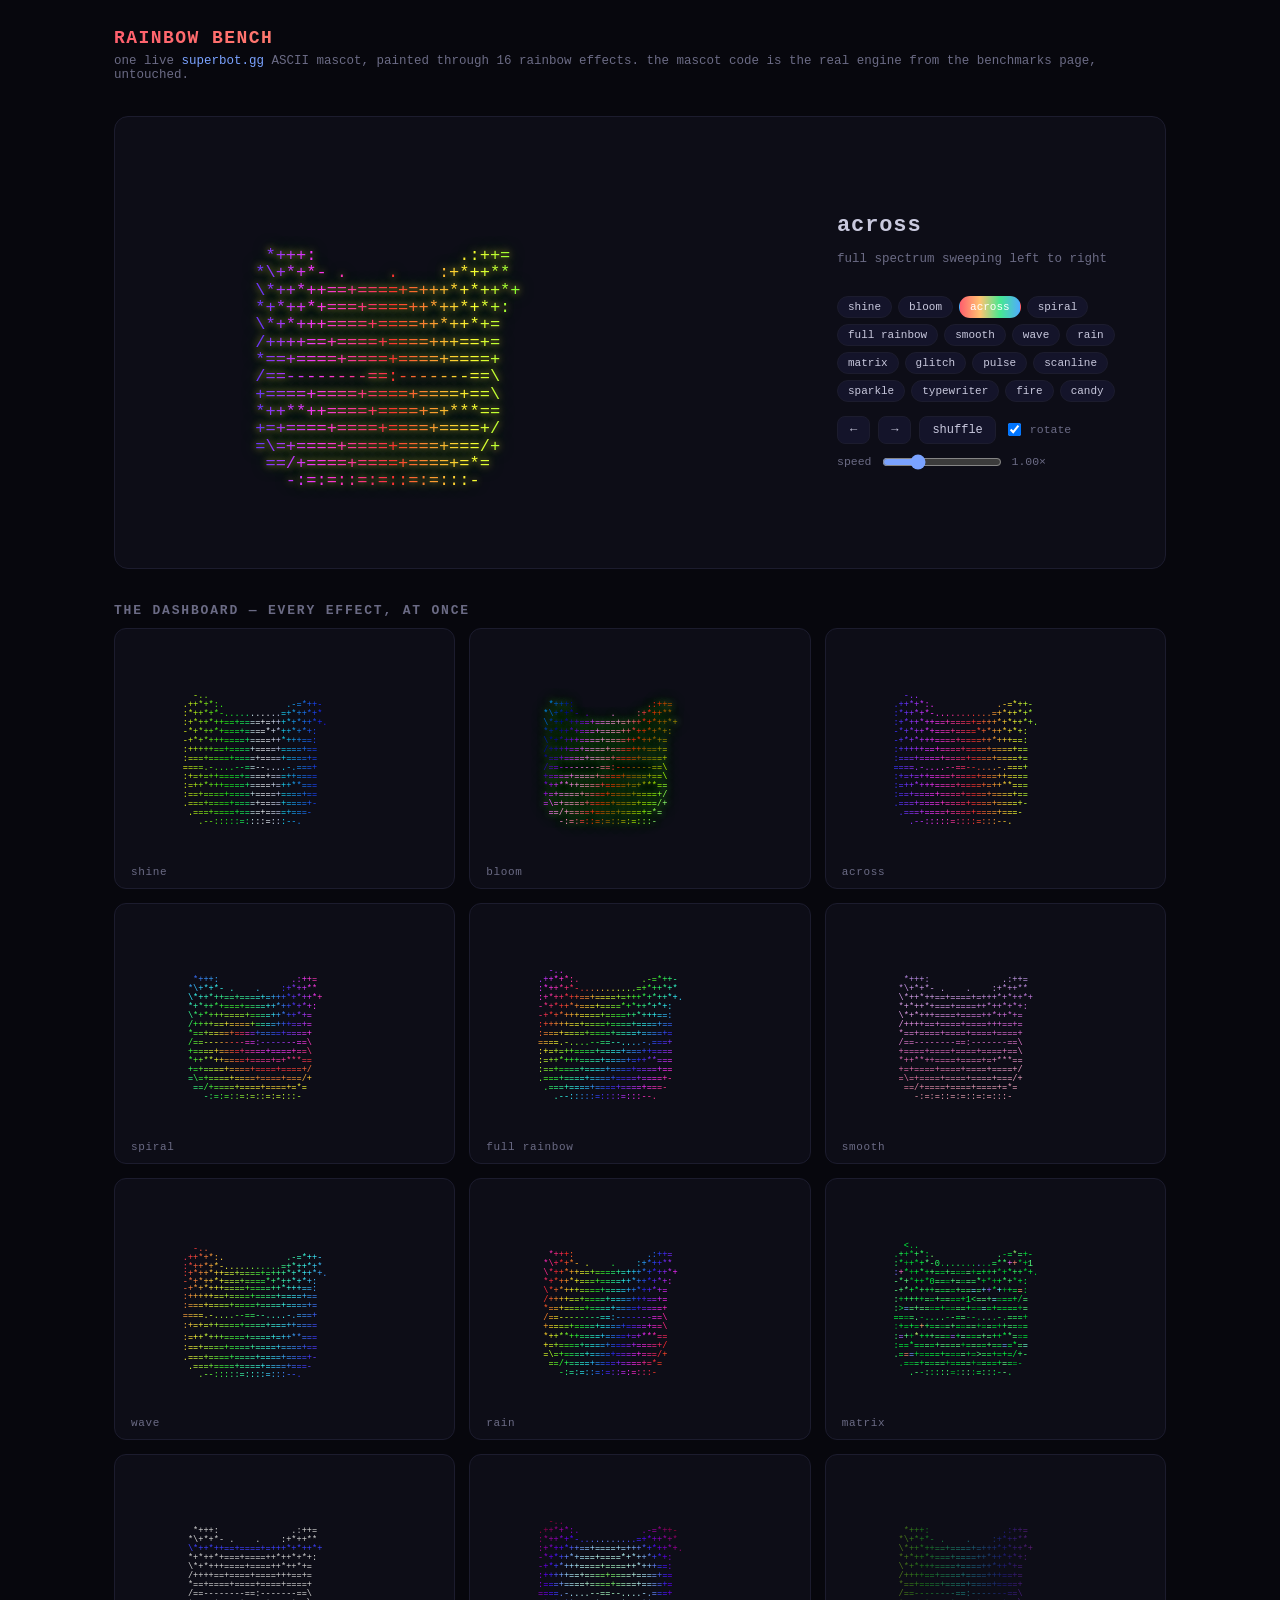
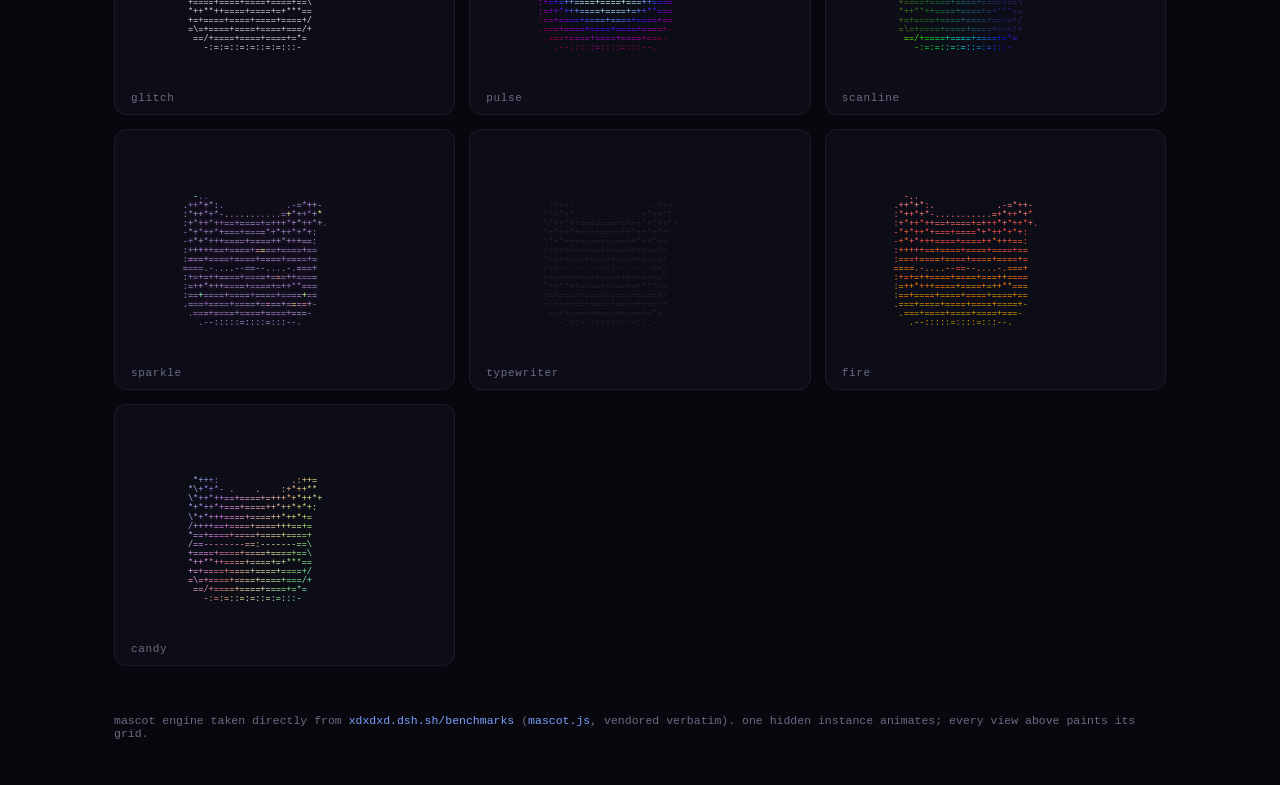
==== index.html @ 33d05f54 "rainbow bench: superbot mascot with 16 rainbow effects" ====
<!doctype html>
<html lang="en">
<head>
  <meta charset="utf-8" />
  <meta name="viewport" content="width=device-width, initial-scale=1" />
  <title>rainbow bench — the superbot mascot, in every color</title>
  <meta name="description" content="The superbot.gg ASCII mascot running through 16 rainbow effects: shine, bloom, spiral, scanline, matrix, fire and more." />
  <link rel="stylesheet" href="./assets/style.css" />
</head>
<body>
  <header>
    <h1>RAINBOW BENCH</h1>
    <p>
      one live <a href="https://xdxdxd.dsh.sh/benchmarks">superbot.gg</a> ASCII mascot, painted through 16 rainbow effects.
      the mascot code is the real engine from the benchmarks page, untouched.
    </p>
  </header>

  <main>
    <section class="hero">
      <pre id="hero-mascot" aria-label="superbot mascot with the selected rainbow effect"></pre>
      <div class="hero-side">
        <h2 id="effect-name">shine</h2>
        <p id="effect-blurb"></p>
        <div id="chips" class="chips" role="listbox" aria-label="pick a rainbow effect"></div>
        <div class="controls">
          <button id="prev" class="btn" aria-label="previous effect">←</button>
          <button id="next" class="btn" aria-label="next effect">→</button>
          <button id="shuffle" class="btn">shuffle</button>
          <label class="auto"><input type="checkbox" id="auto" checked /> rotate</label>
          <span class="speed">speed <input type="range" id="speed" min="0.25" max="3" step="0.05" value="1" /> <span id="speed-val">1.00×</span></span>
        </div>
      </div>
    </section>

    <h3 class="section-title">the dashboard — every effect, at once</h3>
    <div id="grid"></div>
  </main>

  <footer>
    mascot engine taken directly from
    <a href="https://xdxdxd.dsh.sh/benchmarks">xdxdxd.dsh.sh/benchmarks</a>
    (<a href="https://xdxdxd.dsh.sh/site/assets/mascot.js">mascot.js</a>, vendored verbatim).
    one hidden instance animates; every view above paints its grid.
  </footer>

  <script type="module" src="./assets/main.js"></script>
</body>
</html>
---- assets/style.css ----
:root {
  --bg: #07070d;
  --panel: #0d0d17;
  --edge: #1c1c2e;
  --text: #c9c9de;
  --dim: #6b6b85;
  --mono: "JetBrains Mono", "SF Mono", ui-monospace, Menlo, Consolas, monospace;
}

* { box-sizing: border-box; }

body {
  margin: 0;
  background: var(--bg);
  color: var(--text);
  font-family: var(--mono);
  min-height: 100vh;
}

header {
  padding: 28px 24px 8px;
  max-width: 1100px;
  margin: 0 auto;
}

header h1 {
  margin: 0;
  font-size: 18px;
  font-weight: 600;
  letter-spacing: 0.08em;
  background: linear-gradient(90deg, #ff5f6d, #ffc371, #47e891, #4facfe, #b06ab3, #ff5f6d);
  background-size: 300% 100%;
  -webkit-background-clip: text;
  background-clip: text;
  color: transparent;
  animation: slide 8s linear infinite;
}

@keyframes slide {
  to { background-position: 300% 0; }
}

header p {
  margin: 6px 0 0;
  color: var(--dim);
  font-size: 12.5px;
}

header a { color: #7aa2ff; text-decoration: none; }
header a:hover { text-decoration: underline; }

main {
  max-width: 1100px;
  margin: 0 auto;
  padding: 12px 24px 48px;
}

/* ---------- hero ---------- */

.hero {
  display: grid;
  grid-template-columns: minmax(0, 1fr) 300px;
  gap: 20px;
  align-items: center;
  background: var(--panel);
  border: 1px solid var(--edge);
  border-radius: 14px;
  padding: 26px 28px;
  margin-top: 14px;
}

#hero-mascot {
  margin: 0;
  font-family: var(--mono);
  font-size: 17px;
  line-height: 1.02;
  white-space: pre;
  user-select: none;
  cursor: pointer;
}

.hero-side {
  display: flex;
  flex-direction: column;
  gap: 14px;
  min-width: 0;
}

#effect-name {
  margin: 0;
  font-size: 22px;
  font-weight: 700;
  letter-spacing: 0.04em;
}

#effect-blurb {
  margin: 0;
  color: var(--dim);
  font-size: 12.5px;
  min-height: 2.4em;
}

.chips {
  display: flex;
  flex-wrap: wrap;
  gap: 6px;
}

.chip {
  font: inherit;
  font-size: 11px;
  color: var(--text);
  background: #14142a;
  border: 1px solid var(--edge);
  border-radius: 999px;
  padding: 4px 10px;
  cursor: pointer;
}

.chip:hover { border-color: #3d3d66; }

.chip.active {
  color: #fff;
  border-color: transparent;
  background: linear-gradient(90deg, #ff5f6d, #ffc371, #47e891, #4facfe);
}

.controls {
  display: flex;
  align-items: center;
  gap: 8px;
  flex-wrap: wrap;
}

.btn {
  font: inherit;
  font-size: 12px;
  color: var(--text);
  background: #14142a;
  border: 1px solid var(--edge);
  border-radius: 8px;
  padding: 6px 12px;
  cursor: pointer;
}

.btn:hover { border-color: #3d3d66; }

.speed {
  display: flex;
  align-items: center;
  gap: 8px;
  font-size: 11.5px;
  color: var(--dim);
}

input[type="range"] { accent-color: #7aa2ff; width: 120px; }

.auto {
  display: flex;
  align-items: center;
  gap: 6px;
  font-size: 11.5px;
  color: var(--dim);
}

/* ---------- dashboard ---------- */

.section-title {
  margin: 34px 0 10px;
  font-size: 13px;
  font-weight: 600;
  letter-spacing: 0.14em;
  text-transform: uppercase;
  color: var(--dim);
}

#grid {
  display: grid;
  grid-template-columns: repeat(auto-fill, minmax(300px, 1fr));
  gap: 14px;
}

.tile {
  position: relative;
  font: inherit;
  text-align: left;
  background: var(--panel);
  border: 1px solid var(--edge);
  border-radius: 12px;
  padding: 18px 16px 34px;
  cursor: pointer;
  overflow: hidden;
  transition: border-color 0.15s;
}

.tile:hover { border-color: #4d4d80; }

.tile pre {
  margin: 0;
  font-family: var(--mono);
  font-size: 8.6px;
  line-height: 1.05;
  white-space: pre;
  user-select: none;
}

.tile-label {
  position: absolute;
  left: 16px;
  bottom: 10px;
  font-size: 11px;
  letter-spacing: 0.06em;
  color: var(--dim);
}

footer {
  max-width: 1100px;
  margin: 0 auto;
  padding: 0 24px 40px;
  color: var(--dim);
  font-size: 11.5px;
}

footer a { color: #7aa2ff; text-decoration: none; }
footer a:hover { text-decoration: underline; }

@media (max-width: 860px) {
  .hero { grid-template-columns: 1fr; }
  #hero-mascot { font-size: 13px; }
  .tile pre { font-size: 8px; }
}
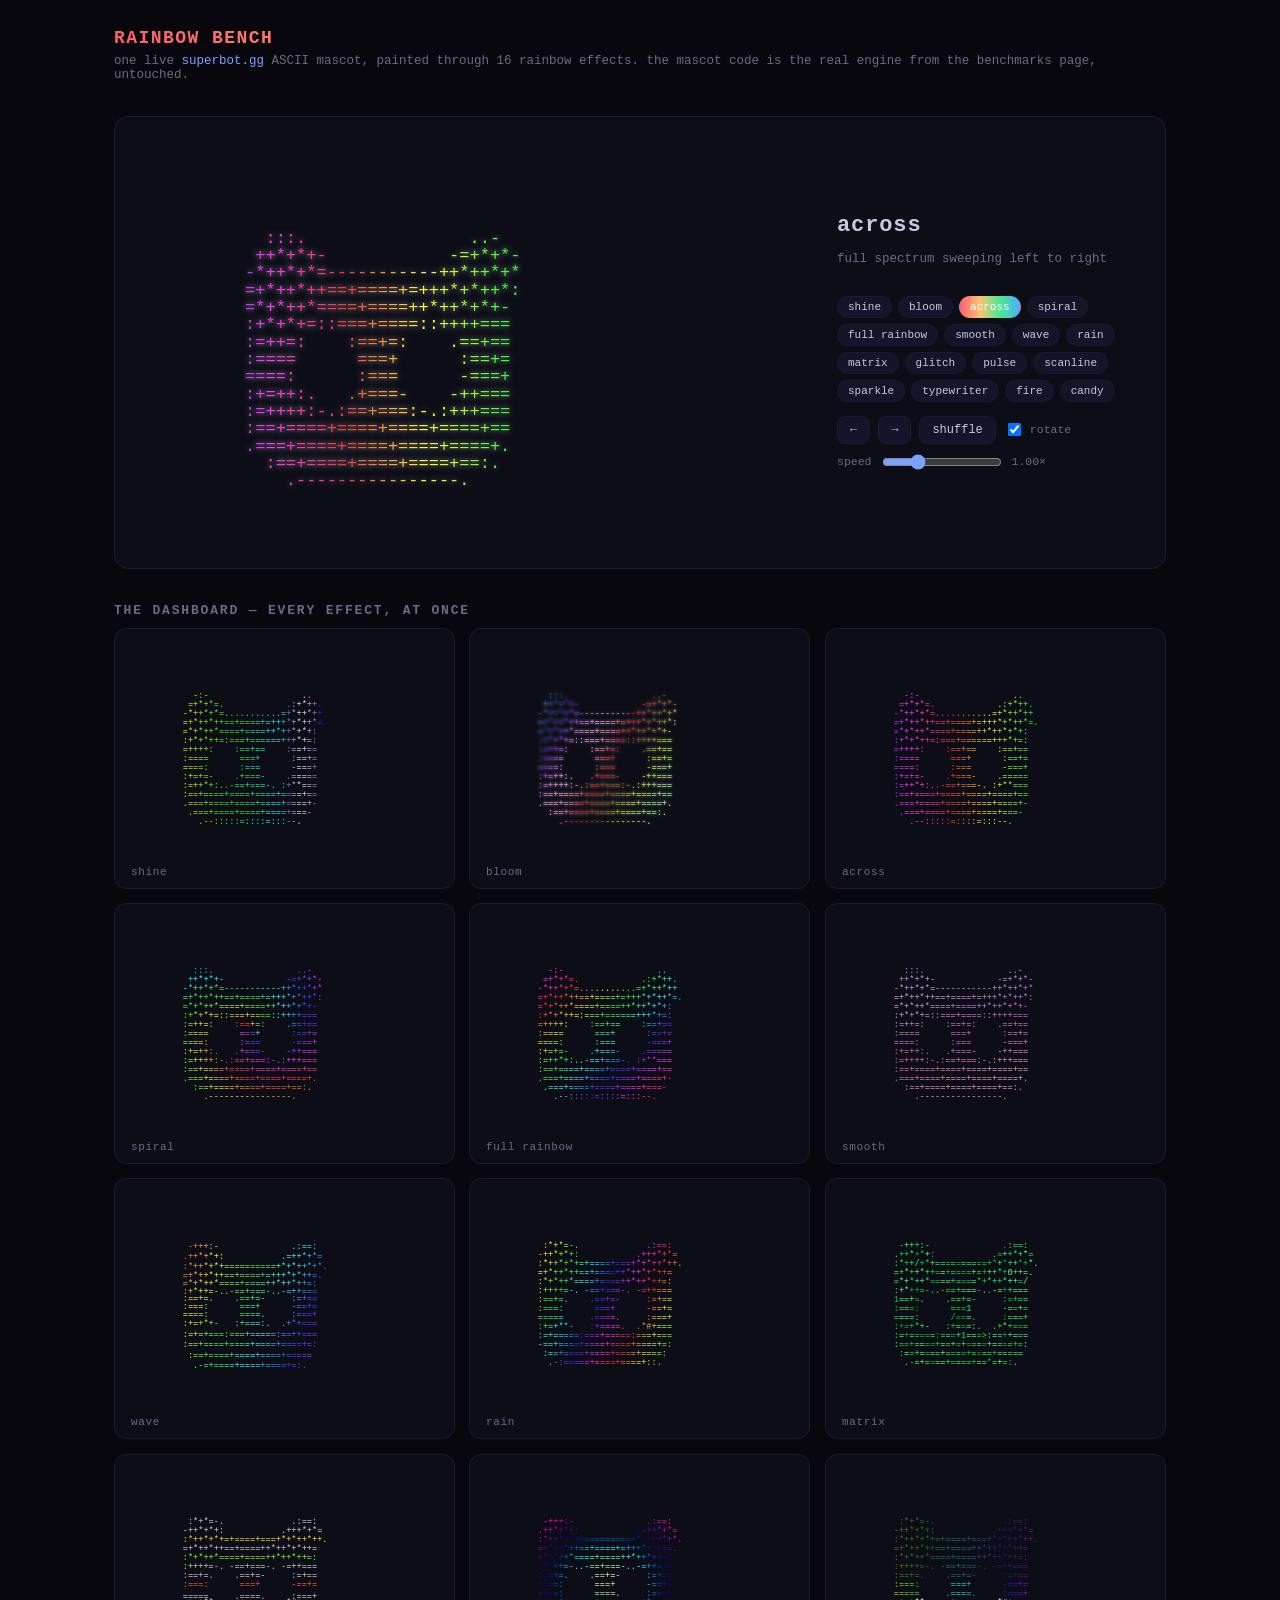
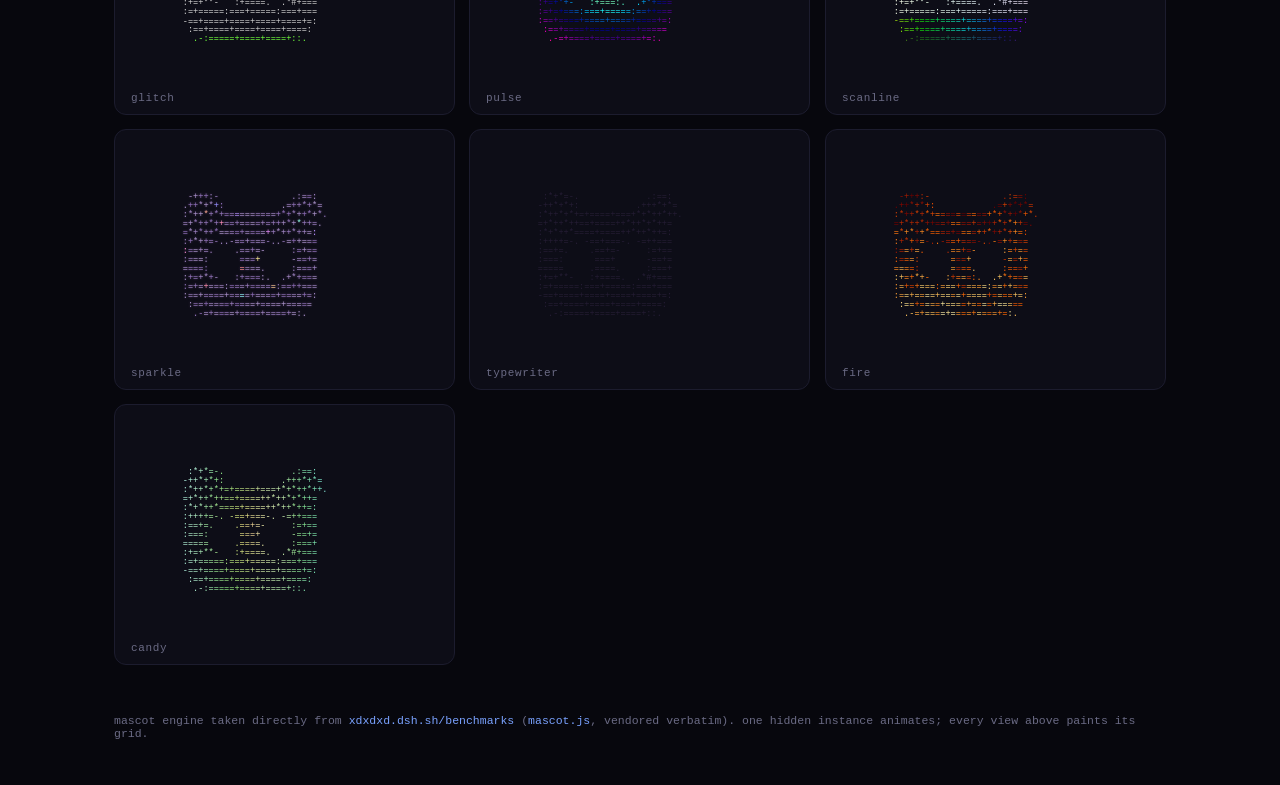
==== commit f3a1ef42: "specialist pass: memoized paints, effect-math fixes, a11y, paint containment" ====
--- a/index.html
+++ b/index.html
@@ -18,11 +18,11 @@
 
   <main>
     <section class="hero">
-      <pre id="hero-mascot" aria-label="superbot mascot with the selected rainbow effect"></pre>
+      <pre id="hero-mascot" role="img" aria-label="superbot mascot with the selected rainbow effect"></pre>
       <div class="hero-side">
         <h2 id="effect-name">shine</h2>
         <p id="effect-blurb"></p>
-        <div id="chips" class="chips" role="listbox" aria-label="pick a rainbow effect"></div>
+        <div id="chips" class="chips" aria-label="pick a rainbow effect"></div>
         <div class="controls">
           <button id="prev" class="btn" aria-label="previous effect">←</button>
           <button id="next" class="btn" aria-label="next effect">→</button>
--- a/assets/style.css
+++ b/assets/style.css
@@ -224,6 +224,11 @@
 footer a { color: #7aa2ff; text-decoration: none; }
 footer a:hover { text-decoration: underline; }
 
+/* keep per-span color invalidations inside their own box; let the browser
+   skip layout/paint of tiles that are scrolled away entirely */
+.tile { content-visibility: auto; contain-intrinsic-size: auto 190px; }
+.tile pre, #hero-mascot { contain: layout paint; }
+
 @media (max-width: 860px) {
   .hero { grid-template-columns: 1fr; }
   #hero-mascot { font-size: 13px; }
